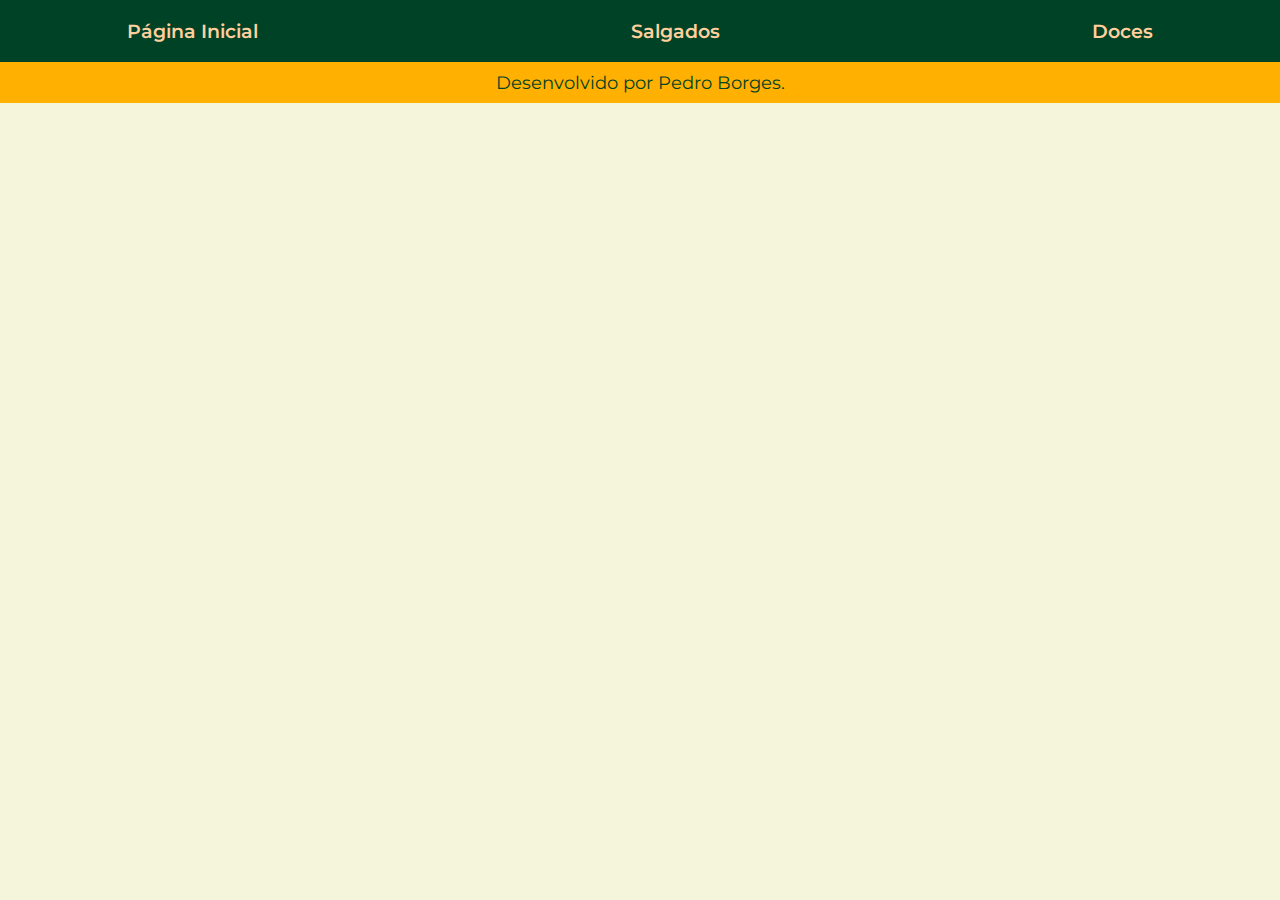
==== salgados.html @ 996c6efb "feat: criado projeto site de receitas" ====
<!DOCTYPE html>
<html lang="en">
<head>
    <meta charset="UTF-8">
    <meta name="viewport" content="width=device-width, initial-scale=1.0">
    <title>Receitas Culinárias</title>
    <link rel="stylesheet" href="styles/styles.css">
</head>

<body>
    <header class="cabecalho">
        <nav class="cabecalho__menu">
            <a class="cabecalho__menu__link" href="index.html">Página Inicial</a>
            <a class="cabecalho__menu__link" href="salgados.html">Salgados</a>
            <a class="cabecalho__menu__link" href="doces.html">Doces</a>
        </nav>
    </header>
    <footer class="rodape">
        <p>Desenvolvido por Pedro Borges.</p>
    </footer>
</body>
</html>
---- styles/styles.css ----
@import url('https://fonts.googleapis.com/css2?family=Croissant+One&family=Krona+One&family=Montserrat:wght@400;600&display=swap');

*{
    margin: 0;
    padding: 0;
}

body{
    box-sizing: border-box;
    background-color: #F5F5DC;
}

h1{
    font-weight: bold;
}

.destaque{
    color: #004225;
}

.cabecalho{
    background-color: #004225;
    padding: 1.5%;
}

.cabecalho__menu{
    display: flex;
    gap: 30%;
    justify-content: center;
}

.cabecalho__menu__link{
    font-family: 'Montserrat', sans-serif;
    font-size: 1.2rem;
    font-weight: 600;
    color: #FFCF9D;
    text-decoration: none;
}
.apresentacao{
    padding: 2%;
    display: flex;
    align-items: center;
    flex-direction: column;
    gap: 32px;
}

.apresentacao__conteudo{
    width: 50%;
    display: flex;
    flex-direction: column;
    gap: 30px;
}

.apresentacao__conteudo__titulo{
    font-size: 2.25rem;
    font-family: 'Croissant One', cursive;
}

.apresentacao__conteudo__texto{
    font-size: 1.2rem;
    font-family: 'Montserrat', sans-serif;
}

.apresentacao__imagem{
    width: 55%;
    height: 55%;
}

.rodape{
    padding: 10px;
    background-color: #FFB000;
    color: #004225;
    text-align: center;
    font-family: 'Montserrat', sans-serif;
    font-size: 1.1rem;
    font-weight: 400;
}
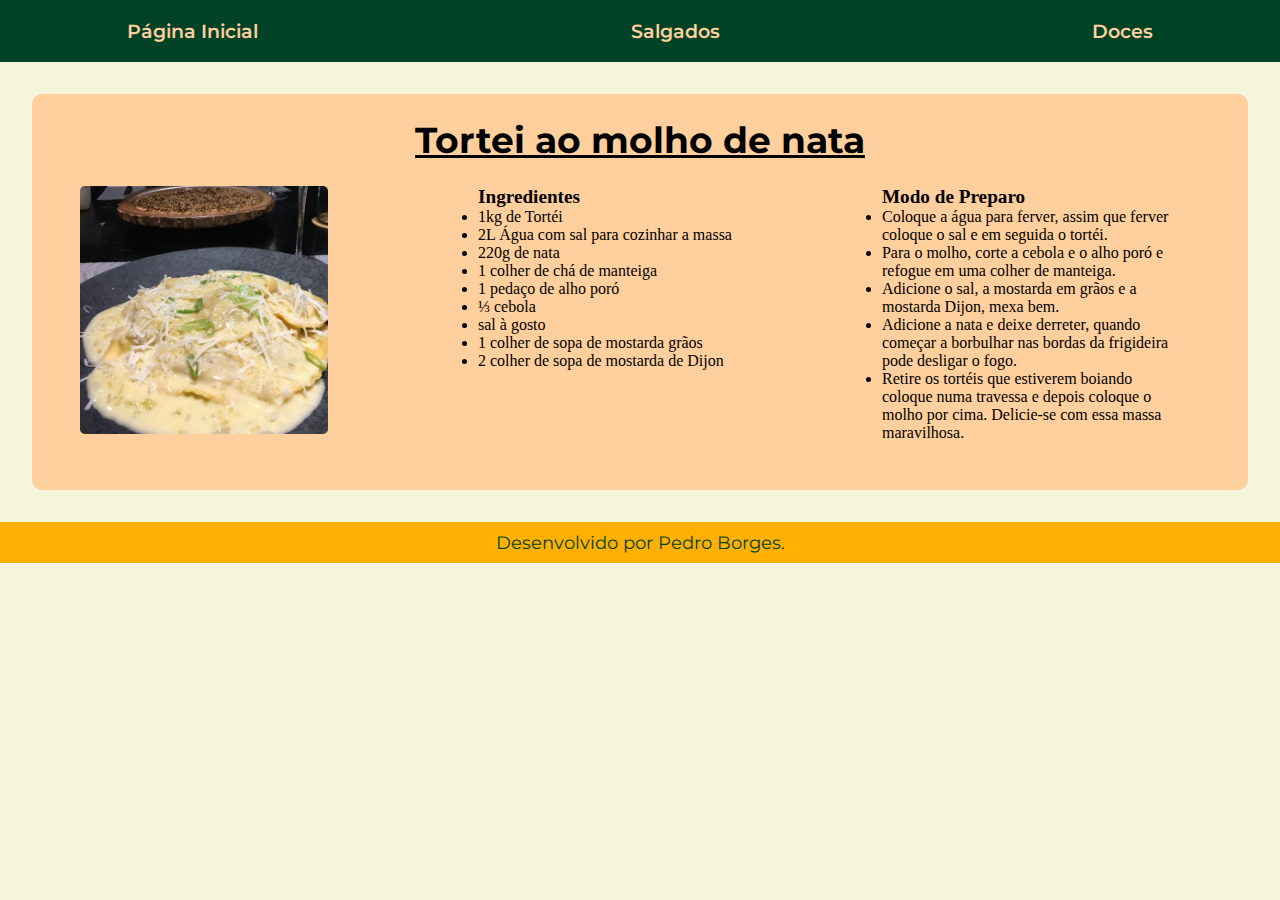
==== commit cad7b74c: "Criado pagina de salgados" ====
--- a/salgados.html
+++ b/salgados.html
@@ -1,5 +1,6 @@
 <!DOCTYPE html>
 <html lang="en">
+
 <head>
     <meta charset="UTF-8">
     <meta name="viewport" content="width=device-width, initial-scale=1.0">
@@ -15,8 +16,38 @@
             <a class="cabecalho__menu__link" href="doces.html">Doces</a>
         </nav>
     </header>
+    <div class="card">
+        <p class="receita__titulo">Tortei ao molho de nata</p>
+        <div class="receita__conteudo">
+            <img class="receita__foto" src="assets/tortei.-gallery-0" alt="tortei">
+            <ul class="receita__ingredientes">
+                <p class="receita__subtitulo">Ingredientes</p>
+                <li>1kg de Tortéi</li>
+                <li>2L Água com sal para cozinhar a massa</li>
+                <li>220g de nata</li>
+                <li>1 colher de chá de manteiga</li>
+                <li>1 pedaço de alho poró</li>
+                <li>⅓ cebola</li>
+                <li>sal à gosto</li>
+                <li>1 colher de sopa de mostarda grãos</li>
+                <li>2 colher de sopa de mostarda de Dijon</li>
+            </ul>
+            <ul class="receita__preparo">
+                <p class="receita__subtitulo">Modo de Preparo</p>
+                <li>Coloque a água para ferver, assim que ferver coloque o sal e em seguida o tortéi.</li>
+                <li>Para o molho, corte a cebola e o alho poró e refogue em uma colher de manteiga.</li>
+                <li>Adicione o sal, a mostarda em grãos e a mostarda Dijon, mexa bem.</li>
+                <li>Adicione a nata e deixe derreter, quando começar a borbulhar nas bordas da frigideira pode desligar
+                    o fogo.</li>
+                <li>Retire os tortéis que estiverem boiando coloque numa travessa e depois coloque o molho por cima.
+                    Delicie-se com essa massa maravilhosa.</li>
+            </ul>
+        </div>
+
+    </div>
     <footer class="rodape">
         <p>Desenvolvido por Pedro Borges.</p>
     </footer>
 </body>
+
 </html>--- a/styles/styles.css
+++ b/styles/styles.css
@@ -64,6 +64,7 @@
 .apresentacao__imagem{
     width: 55%;
     height: 55%;
+    border-radius: 5px;
 }
 
 .rodape{
@@ -74,4 +75,46 @@
     font-family: 'Montserrat', sans-serif;
     font-size: 1.1rem;
     font-weight: 400;
+}
+
+.card{
+    background-color: #FFCF9D;
+    padding: 24px;
+    margin: 32px;
+    border-radius: 10px;
+    
+}
+
+.receita__conteudo{
+    display: flex;
+    gap: 150px;
+    padding: 24px;
+}
+
+.receita__foto{
+    width: 15.5rem;
+    height: 15.5rem;
+    border-radius: 5px;
+}
+
+.receita__titulo{
+    font-size: 2.25rem;
+    text-align: center;
+    font-family: 'Montserrat', sans-serif;
+    font-weight: bolder;
+    text-decoration: underline;
+}
+
+.receita__subtitulo{
+    font-size: 1.2rem;
+    font-weight: bold;
+}
+
+.receita__ingredientes{
+}
+
+.receita__preparo{
+    inline-size: 290px;
+    overflow-wrap: break-word;
+    align-self: center;
 }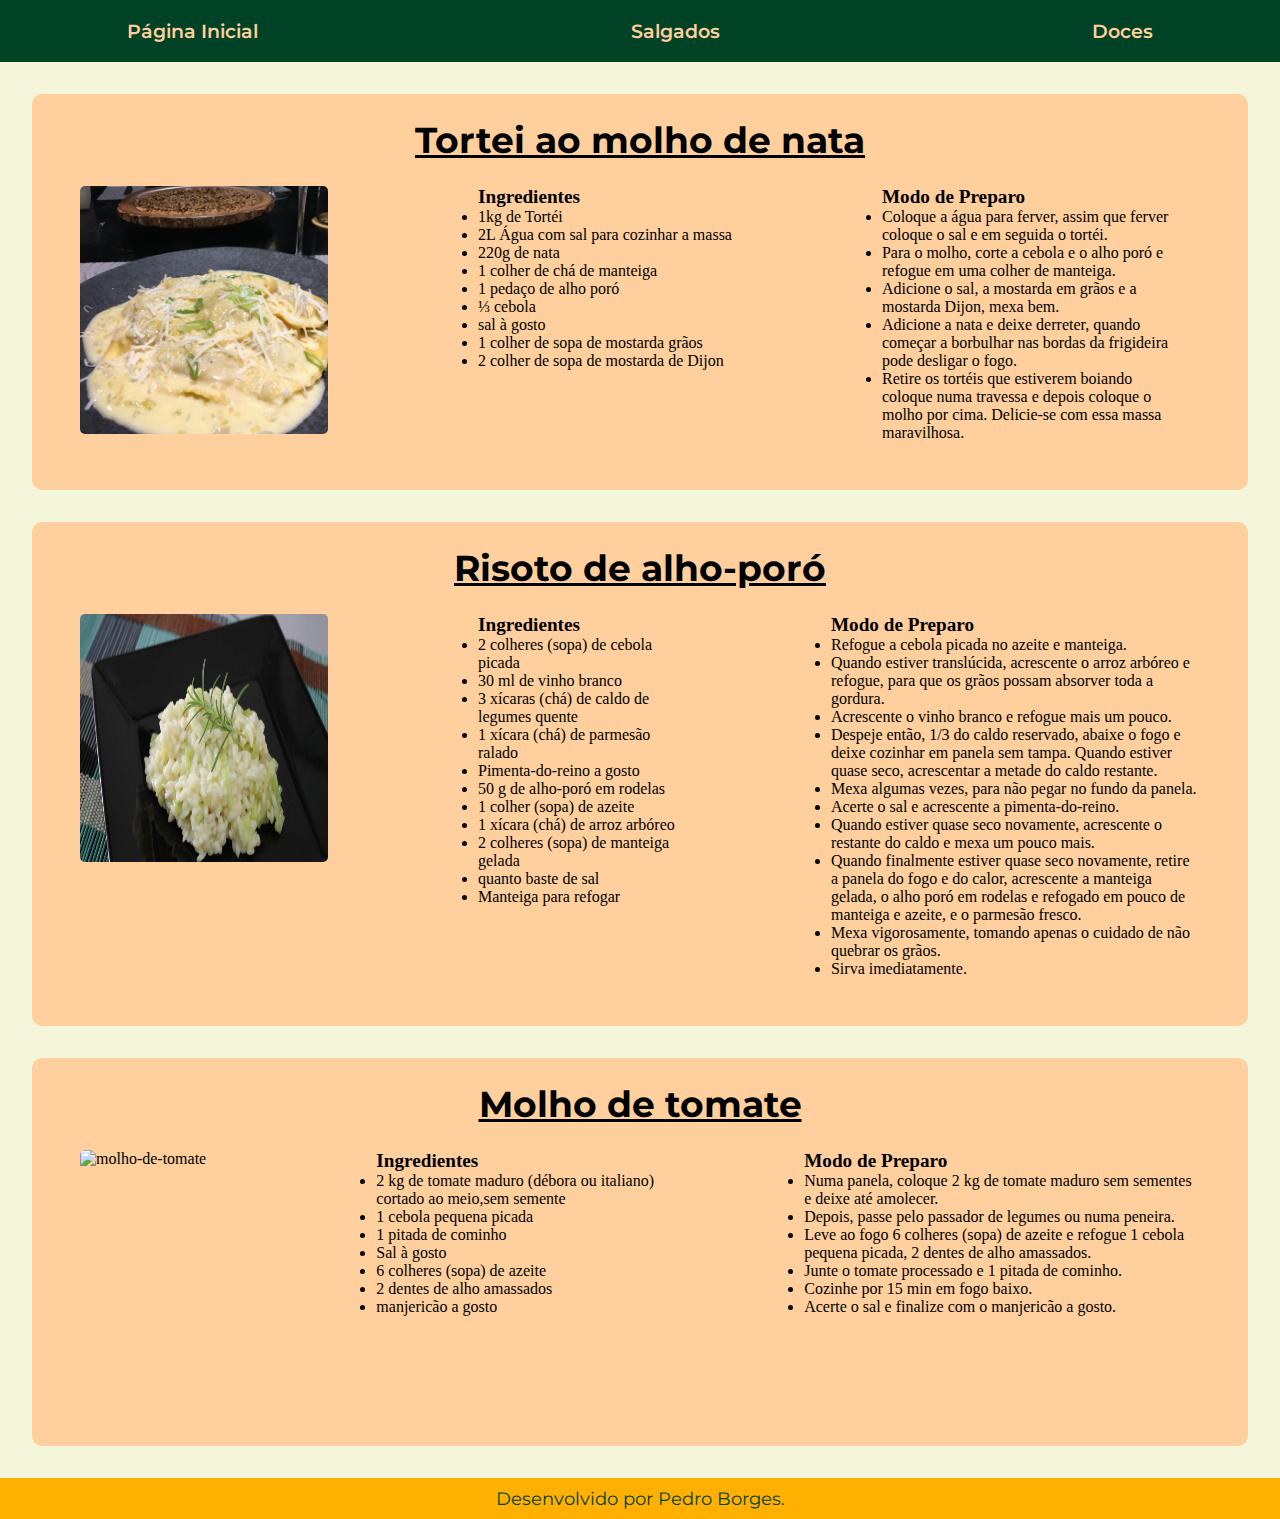
==== commit c2f0d3c3: "finalizada pagina de salgados" ====
--- a/salgados.html
+++ b/salgados.html
@@ -45,6 +45,68 @@
         </div>
 
     </div>
+    <div class="card">
+        <p class="receita__titulo">Risoto de alho-poró</p>
+        <div class="receita__conteudo">
+            <img class="receita__foto" src="assets/risoto-poro.webp" alt="risoto">
+            <ul class="receita__ingredientes">
+                <p class="receita__subtitulo">Ingredientes</p>
+                <li>2 colheres (sopa) de cebola picada</li>
+                <li>30 ml de vinho branco</li>
+                <li>3 xícaras (chá) de caldo de legumes quente</li>
+                <li>1 xícara (chá) de parmesão ralado</li>
+                <li>Pimenta-do-reino a gosto</li>
+                <li>50 g de alho-poró em rodelas</li>
+                <li>1 colher (sopa) de azeite</li>
+                <li>1 xícara (chá) de arroz arbóreo</li>
+                <li>2 colheres (sopa) de manteiga gelada</li>
+                <li>quanto baste de sal</li>
+                <li>Manteiga para refogar</li>
+            </ul>
+            <ul class="receita__preparo2">
+                <p class="receita__subtitulo">Modo de Preparo</p>
+                <li>Refogue a cebola picada no azeite e manteiga.</li>
+                <li>Quando estiver translúcida, acrescente o arroz arbóreo e refogue, para que os grãos possam absorver
+                    toda a gordura.</li>
+                <li>Acrescente o vinho branco e refogue mais um pouco.</li>
+                <li>Despeje então, 1/3 do caldo reservado, abaixe o fogo e deixe cozinhar em panela sem tampa. Quando
+                    estiver quase seco, acrescentar a metade do caldo restante.</li>
+                <li>Mexa algumas vezes, para não pegar no fundo da panela.</li>
+                <li>Acerte o sal e acrescente a pimenta-do-reino.</li>
+                <li>Quando estiver quase seco novamente, acrescente o restante do caldo e mexa um pouco mais.</li>
+                <li>Quando finalmente estiver quase seco novamente, retire a panela do fogo e do calor, acrescente a
+                    manteiga gelada, o alho poró em rodelas e refogado em pouco de manteiga e azeite, e o parmesão
+                    fresco.</li>
+                <li>Mexa vigorosamente, tomando apenas o cuidado de não quebrar os grãos.</li>
+                <li>Sirva imediatamente.</li>
+            </ul>
+        </div>
+    </div>
+    <div class="card">
+        <p class="receita__titulo">Molho de tomate</p>
+        <div class="receita__conteudo">
+            <img class="receita__foto" src="assets/molho-de-tomate.jpeg" alt="molho-de-tomate">
+            <ul class="receita__ingredientes">
+                <p class="receita__subtitulo">Ingredientes</p>
+                <li>2 kg de tomate maduro (débora ou italiano) cortado ao meio,sem semente</li>
+                <li>1 cebola pequena picada</li>
+                <li>1 pitada de cominho</li>
+                <li>Sal à gosto</li>
+                <li>6 colheres (sopa) de azeite</li>
+                <li>2 dentes de alho amassados</li>
+                <li>manjericão a gosto</li>
+            </ul>
+            <ul class="receita__preparo3">
+                <p class="receita__subtitulo">Modo de Preparo</p>
+                <li>Numa panela, coloque 2 kg de tomate maduro sem sementes e deixe até amolecer.</li>
+                <li>Depois, passe pelo passador de legumes ou numa peneira.</li>
+                <li>Leve ao fogo 6 colheres (sopa) de azeite e refogue 1 cebola pequena picada, 2 dentes de alho amassados.</li>
+                <li>Junte o tomate processado e 1 pitada de cominho.</li>
+                <li>Cozinhe por 15 min em fogo baixo.</li>
+                <li>Acerte o sal e finalize com o manjericão a gosto.</li>
+            </ul>
+        </div>
+    </div>
     <footer class="rodape">
         <p>Desenvolvido por Pedro Borges.</p>
     </footer>
--- a/styles/styles.css
+++ b/styles/styles.css
@@ -117,4 +117,14 @@
     inline-size: 290px;
     overflow-wrap: break-word;
     align-self: center;
+}
+
+.receita__preparo2{
+    inline-size: 500px;
+    overflow-wrap: break-word;
+    align-self: center;
+}
+
+.receita__preparo3{
+    align-self: stretch;
 }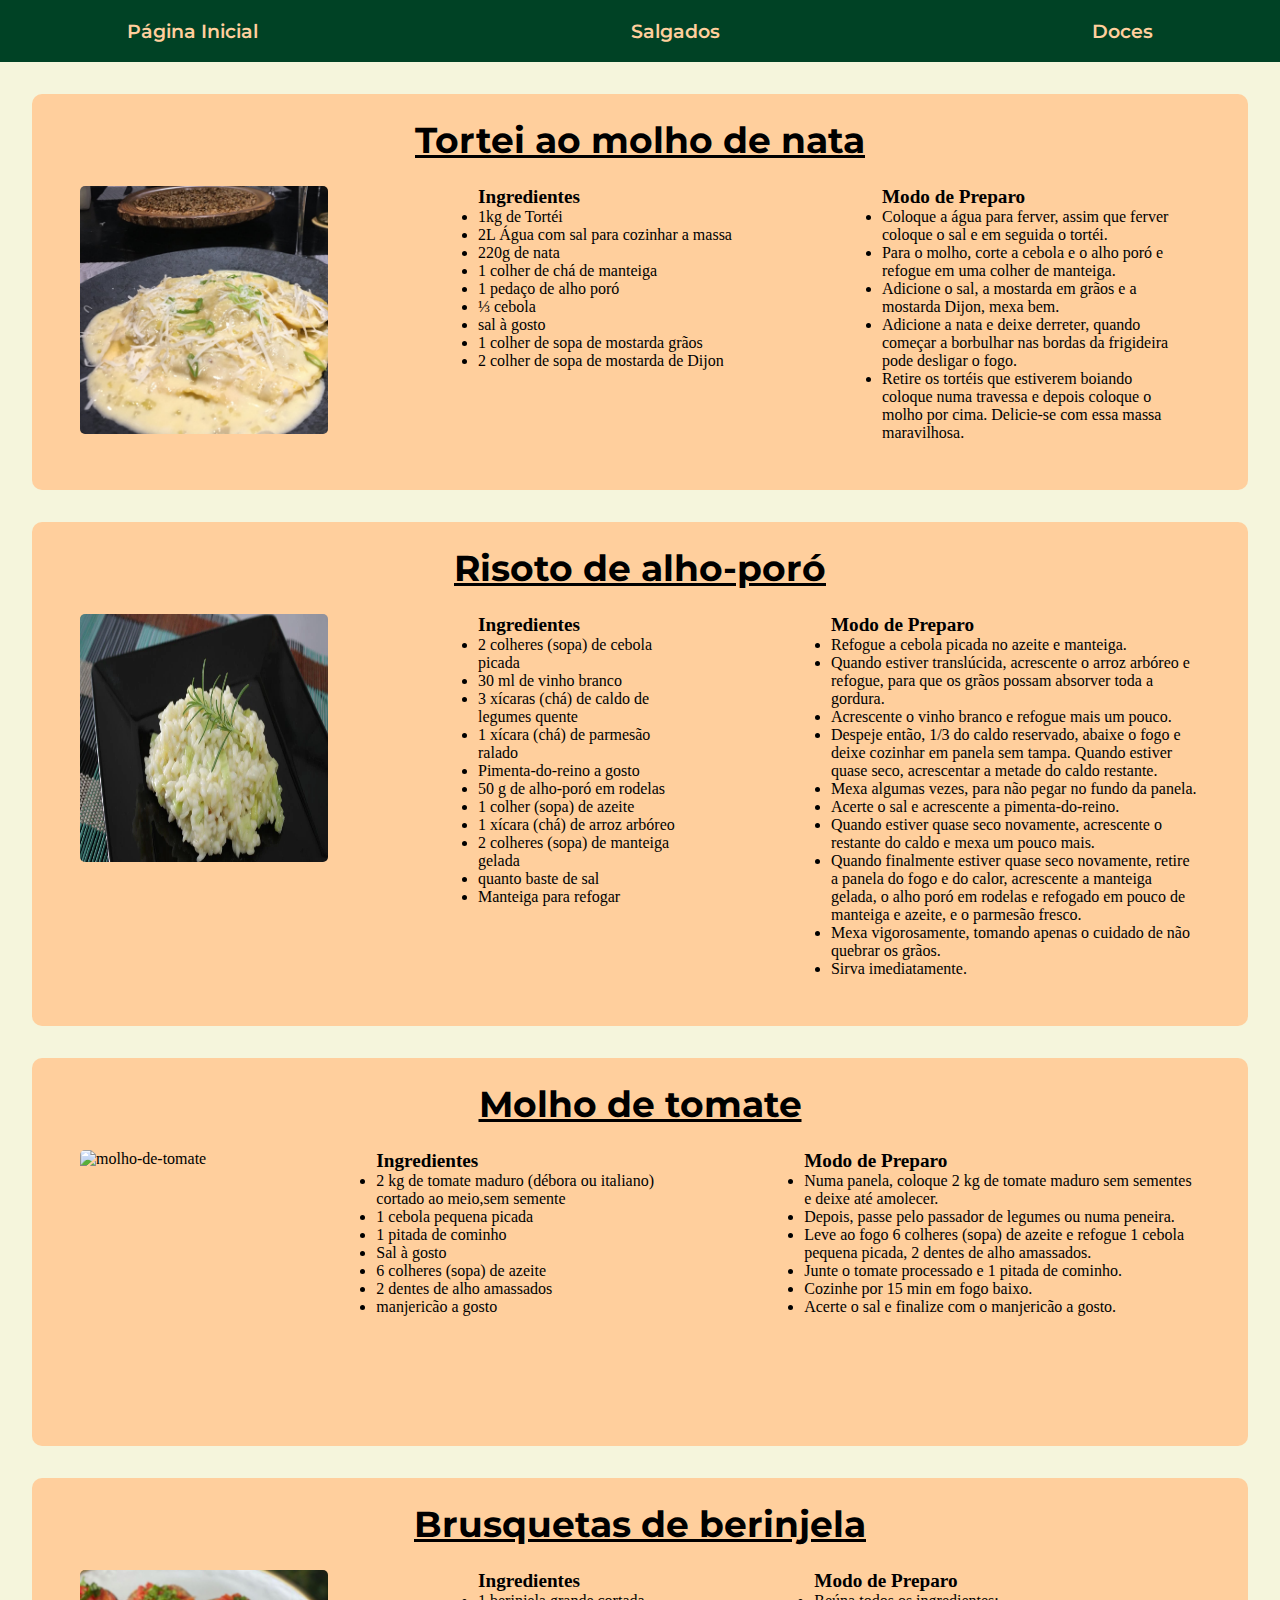
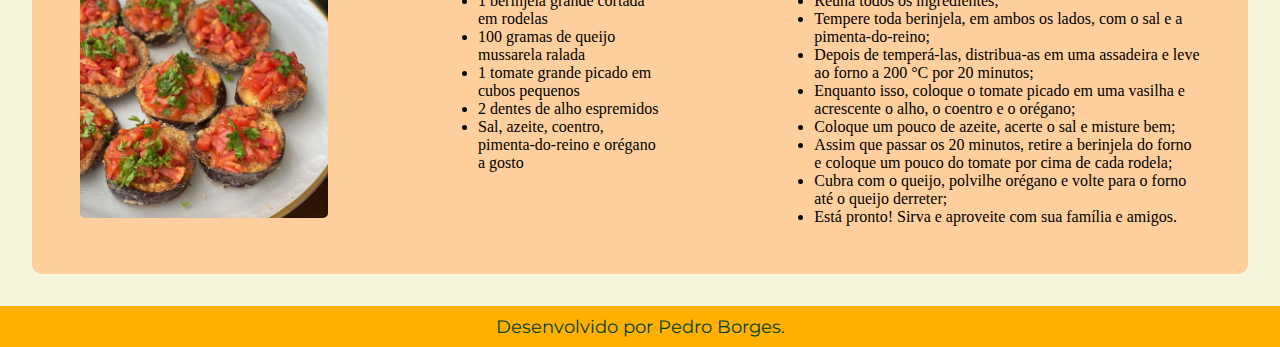
==== commit 2a51dfc8: "Finalizado pagina de doces e salgados" ====
--- a/salgados.html
+++ b/salgados.html
@@ -107,6 +107,31 @@
             </ul>
         </div>
     </div>
+    <div class="card">
+        <p class="receita__titulo">Brusquetas de berinjela</p>
+        <div class="receita__conteudo">
+            <img class="receita__foto" src="assets/Bruschetta-de-Berinjela.jpg" alt="Bruschetta-de-Berinjela">
+            <ul class="receita__ingredientes">
+                <p class="receita__subtitulo">Ingredientes</p>
+                <li>1 berinjela grande cortada em rodelas</li>
+                <li>100 gramas de queijo mussarela ralada</li>
+                <li>1 tomate grande picado em cubos pequenos</li>
+                <li>2 dentes de alho espremidos</li>
+                <li>Sal, azeite, coentro, pimenta-do-reino e orégano a gosto</li>
+            </ul>
+            <ul class="receita__preparo4">
+                <p class="receita__subtitulo">Modo de Preparo</p>
+                <li>Reúna todos os ingredientes;</li>
+                <li>Tempere toda berinjela, em ambos os lados, com o sal e a pimenta-do-reino;</li>
+                <li>Depois de temperá-las, distribua-as em uma assadeira e leve ao forno a 200 °C por 20 minutos;</li>
+                <li>Enquanto isso, coloque o tomate picado em uma vasilha e acrescente o alho, o coentro e o orégano;</li>
+                <li>Coloque um pouco de azeite, acerte o sal e misture bem;</li>
+                <li>Assim que passar os 20 minutos, retire a berinjela do forno e coloque um pouco do tomate por cima de cada rodela;</li>
+                <li>Cubra com o queijo, polvilhe orégano e volte para o forno até o queijo derreter;</li>
+                <li>Está pronto! Sirva e aproveite com sua família e amigos.</li>
+            </ul>
+        </div>
+    </div>
     <footer class="rodape">
         <p>Desenvolvido por Pedro Borges.</p>
     </footer>
--- a/styles/styles.css
+++ b/styles/styles.css
@@ -127,4 +127,33 @@
 
 .receita__preparo3{
     align-self: stretch;
+}
+
+@media (max-width: 1024px) {
+    .cabecalho{
+        padding: 5%;
+    }
+    .cabecalho__menu{
+        justify-content: center;
+        padding: 0%;
+        gap: 9.5%;
+    }
+    .apresentacao{
+        flex-direction: column;
+        padding: 10%;
+    }
+    .apresentacao__conteudo{
+        width: auto;
+    }
+    .receita__conteudo{
+        width: auto;
+        flex-direction: column;
+        gap: 20px;
+    }
+    .receita__preparo2{
+        inline-size: 250px;
+    }
+    .apresentacao__imagem{
+        
+    }
 }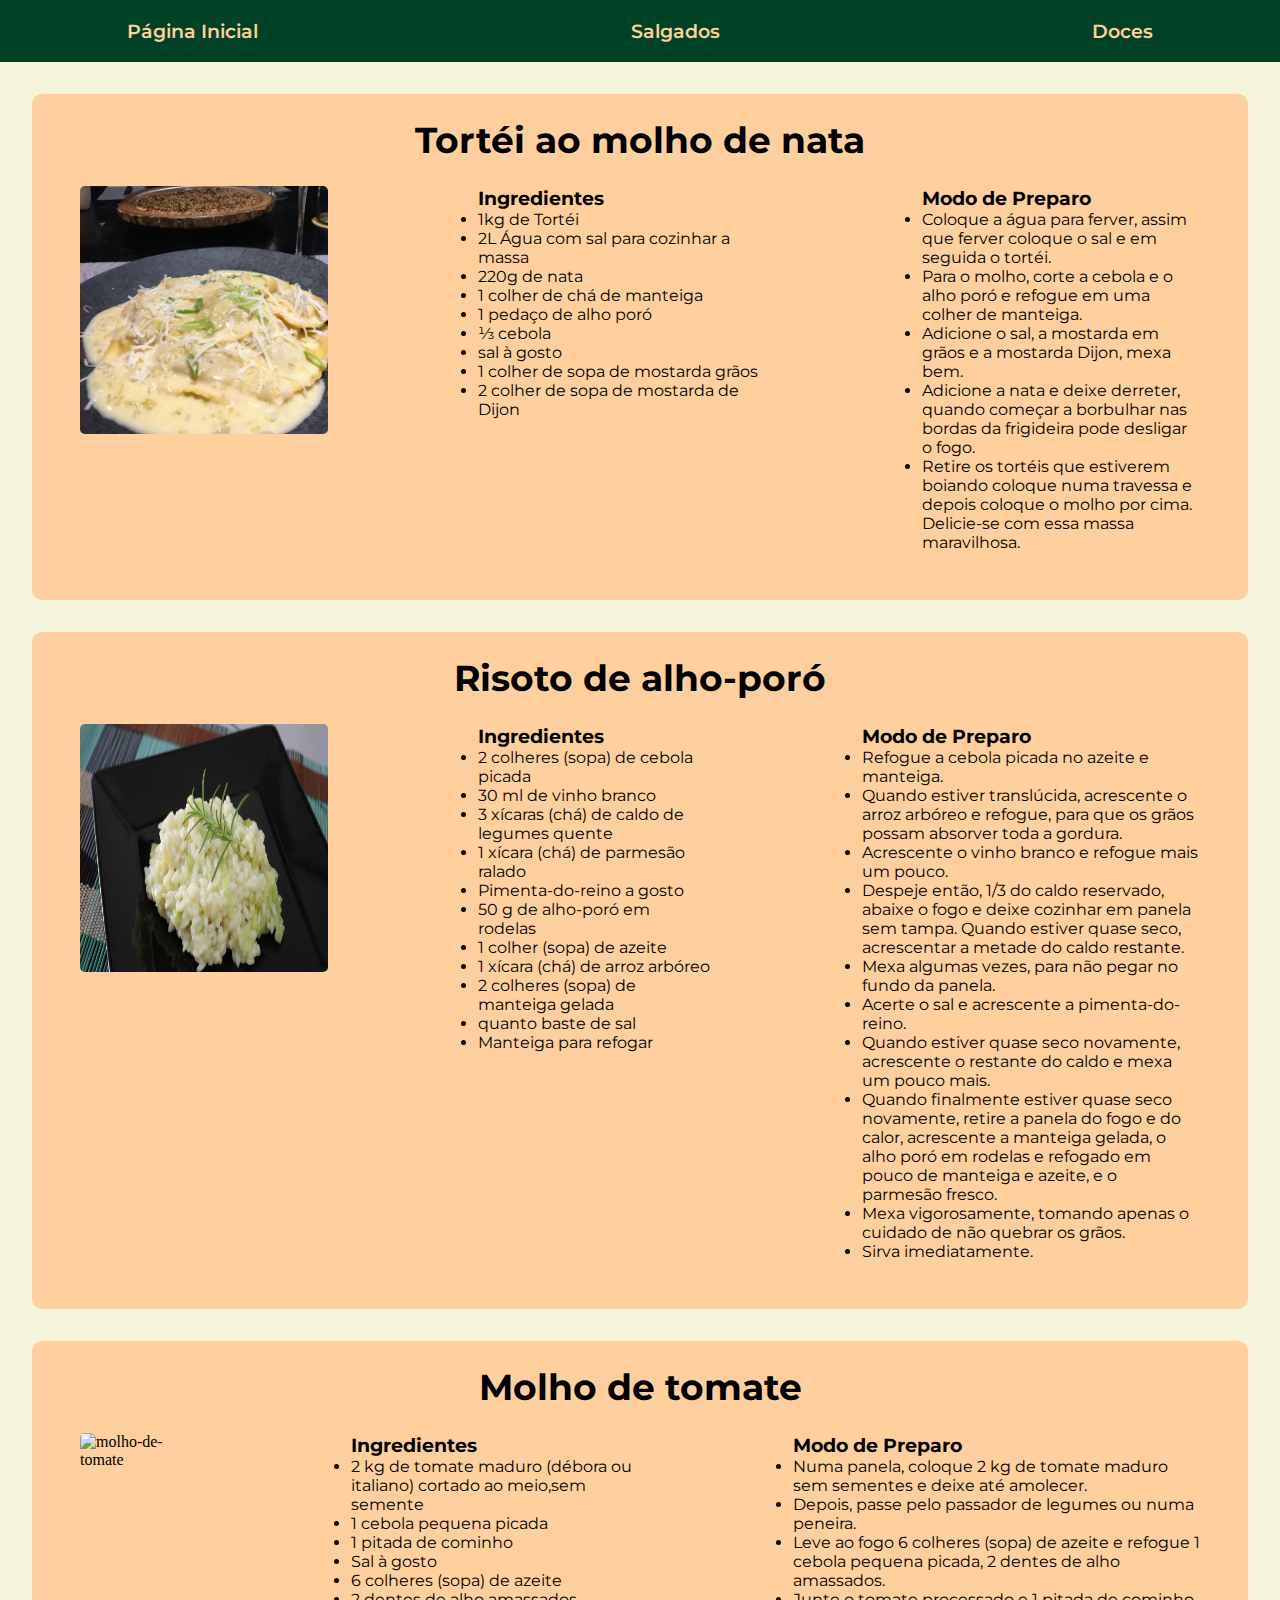
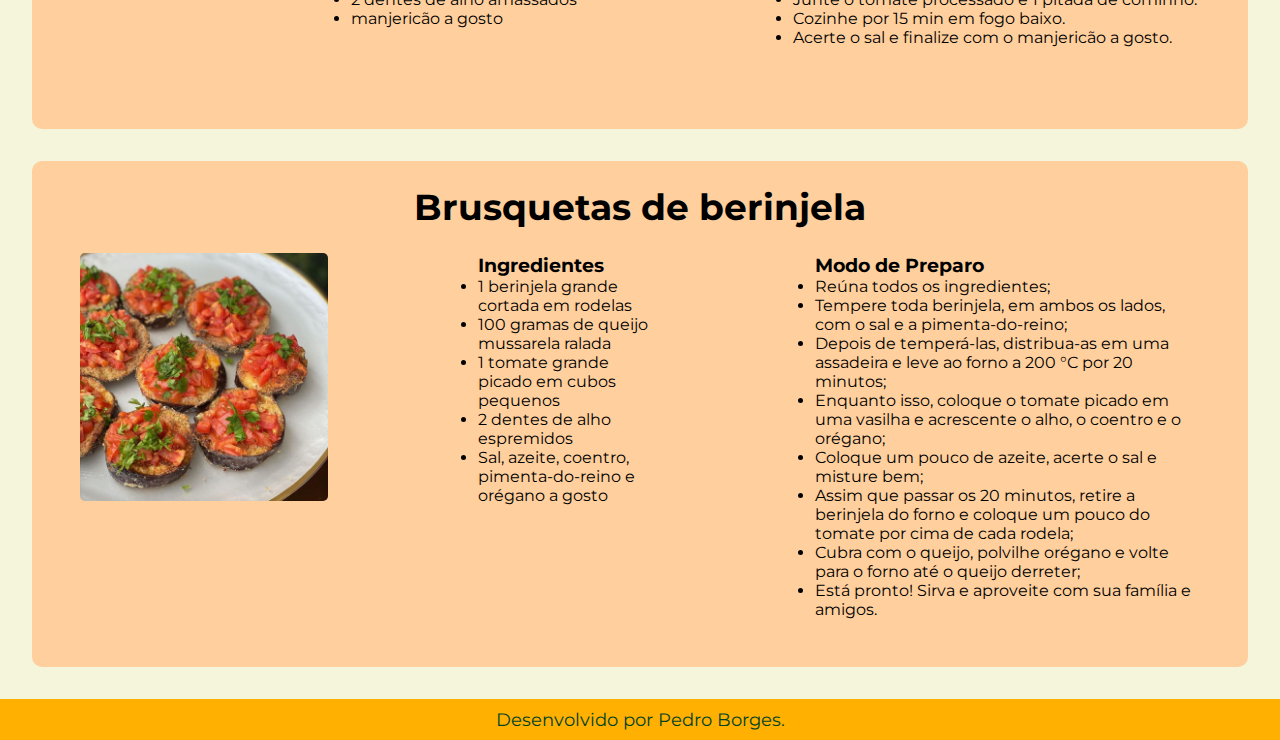
==== commit 99e90091: "Projeto Finalizado" ====
--- a/salgados.html
+++ b/salgados.html
@@ -17,7 +17,7 @@
         </nav>
     </header>
     <div class="card">
-        <p class="receita__titulo">Tortei ao molho de nata</p>
+        <p class="receita__titulo">Tortéi ao molho de nata</p>
         <div class="receita__conteudo">
             <img class="receita__foto" src="assets/tortei.-gallery-0" alt="tortei">
             <ul class="receita__ingredientes">
--- a/styles/styles.css
+++ b/styles/styles.css
@@ -27,6 +27,9 @@
     display: flex;
     gap: 30%;
     justify-content: center;
+}
+.cabecalho__menu__link:hover{
+    text-decoration: underline;
 }
 
 .cabecalho__menu__link{
@@ -102,7 +105,7 @@
     text-align: center;
     font-family: 'Montserrat', sans-serif;
     font-weight: bolder;
-    text-decoration: underline;
+    text-decoration: none;
 }
 
 .receita__subtitulo{
@@ -111,22 +114,46 @@
 }
 
 .receita__ingredientes{
+    font-family: 'Montserrat', sans-serif;
 }
 
 .receita__preparo{
     inline-size: 290px;
     overflow-wrap: break-word;
     align-self: center;
+    font-family: 'Montserrat', sans-serif;
 }
 
 .receita__preparo2{
     inline-size: 500px;
     overflow-wrap: break-word;
     align-self: center;
+    font-family: 'Montserrat', sans-serif;
 }
 
 .receita__preparo3{
     align-self: stretch;
+    font-family: 'Montserrat', sans-serif;
+}
+
+.receita__preparo4{
+    font-family: 'Montserrat', sans-serif;
+}
+
+.receita__preparo5{
+    font-family: 'Montserrat', sans-serif;
+}
+
+.receita__preparo6{
+    font-family: 'Montserrat', sans-serif;
+}
+
+.receita__preparo7{
+    font-family: 'Montserrat', sans-serif;
+}
+
+.receita__preparo8{
+    font-family: 'Montserrat', sans-serif;
 }
 
 @media (max-width: 1024px) {
@@ -153,7 +180,8 @@
     .receita__preparo2{
         inline-size: 250px;
     }
-    .apresentacao__imagem{
-        
+    .receita__preparo{
+        inline-size: 250px;
+        overflow-wrap: break-word;
     }
 }